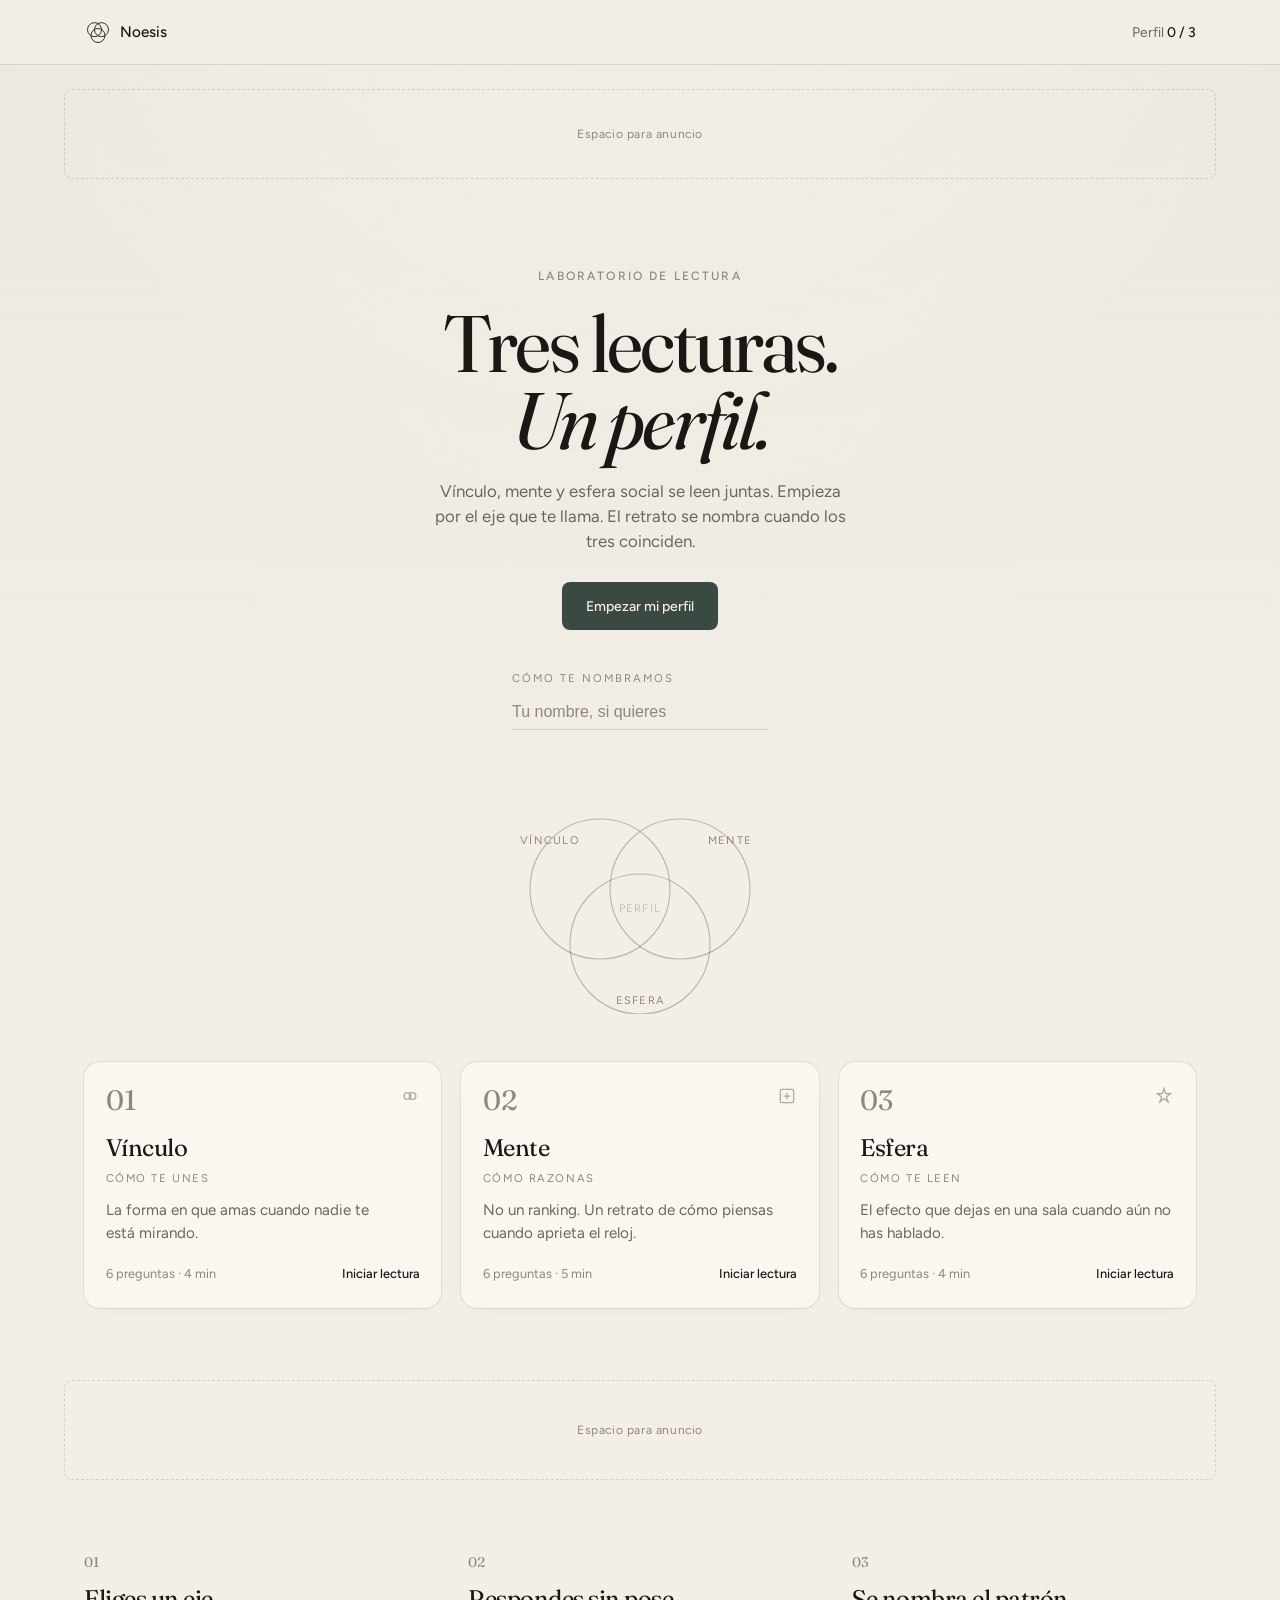
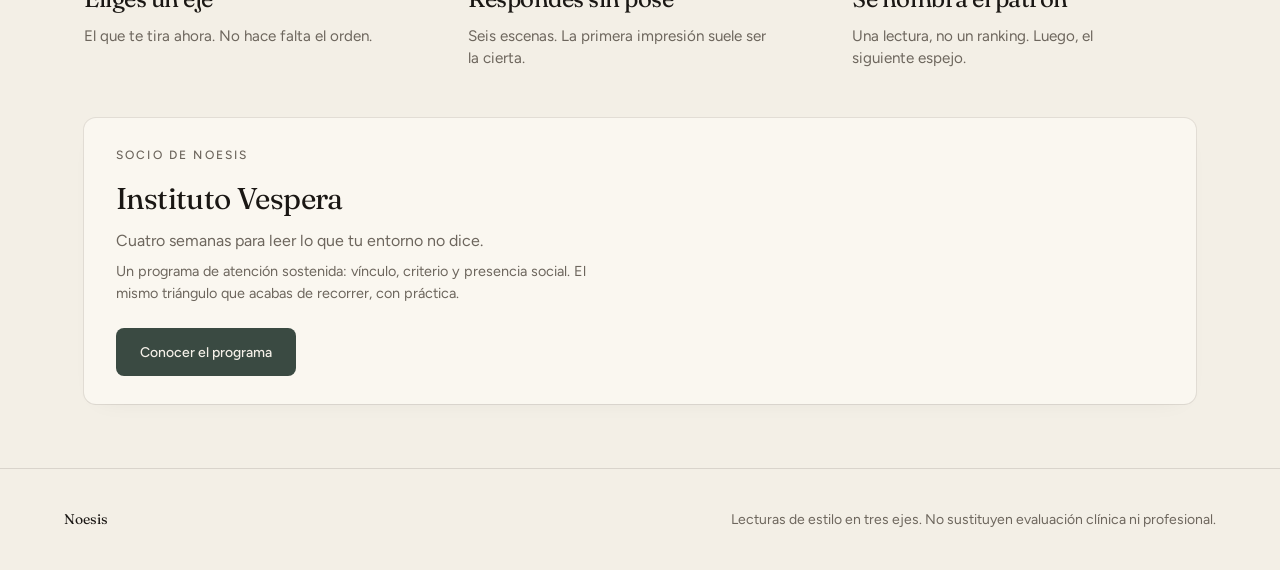
==== index.html @ 3e8636d0 "Primera versión Noesis HTML estático" ====
<!DOCTYPE html>
<html lang="es">
<head>
  <meta charset="utf-8" />
  <meta name="viewport" content="width=device-width, initial-scale=1" />
  <title>Noesis — Tres lecturas. Un perfil.</title>
  <meta name="description" content="Tres lecturas. Un perfil. Vínculo, mente y esfera social — laboratorio de lectura Noesis." />
  <meta name="theme-color" content="#f3efe6" />
  <link rel="preconnect" href="https://fonts.googleapis.com" />
  <link rel="preconnect" href="https://fonts.gstatic.com" crossorigin />
  <link href="https://fonts.googleapis.com/css2?family=Figtree:wght@400;500;600&family=Fraunces:opsz,wght@9..144,400;9..144,500;9..144,600&display=swap" rel="stylesheet" />
  <link rel="stylesheet" href="css/style.css" />
  <!--
    ========== GOOGLE ADSENSE ==========
    1. Crea tu cuenta en https://www.google.com/adsense
    2. Añade tu sitio y obtén el código de anuncio.
    3. Pega el script global aquí (en el <head>):

    <script async src="https://pagead2.googlesyndication.com/pagead/js/adsbygoogle.js?client=ca-pub-XXXXXXXX"
         crossorigin="anonymous"></script>

    4. En cada .ad-slot de abajo, pega el <ins class="adsbygoogle"> correspondiente
       y quita data-placeholder="true".
    =====================================
  -->
</head>
<body>
  <a href="#contenido" class="sr-only">Saltar al contenido</a>

  <header class="site-header">
    <div class="inner">
      <a href="index.html" class="logo" aria-label="Noesis, inicio">
        <svg viewBox="0 0 48 48" width="28" height="28" aria-hidden="true">
          <circle cx="18" cy="20" r="12" fill="none" stroke="currentColor" stroke-width="1.5"/>
          <circle cx="30" cy="20" r="12" fill="none" stroke="currentColor" stroke-width="1.5"/>
          <circle cx="24" cy="30" r="12" fill="none" stroke="currentColor" stroke-width="1.5"/>
        </svg>
        Noesis
      </a>
      <a href="perfil.html" class="perfil-link">Perfil <strong data-perfil-count>0 / 3</strong></a>
    </div>
  </header>

  <main id="contenido">
    <!-- AD SLOT: banner superior (opcional) -->
    <div class="ad-slot ad-banner" data-placeholder="true" aria-hidden="true">
      <!-- Pega aquí tu unidad AdSense (ej. horizontal 728x90 o responsive) -->
      Espacio para anuncio
    </div>

    <section class="hero">
      <p class="kicker">Laboratorio de lectura</p>
      <h1>Tres lecturas.<em>Un perfil.</em></h1>
      <p class="lead">
        Vínculo, mente y esfera social se leen juntas. Empieza por el eje que te llama.
        El retrato se nombra cuando los tres coinciden.
      </p>
      <div class="actions">
        <a href="test.html?slug=vinculo" class="btn btn-primary">Empezar mi perfil</a>
      </div>
      <div class="name-field">
        <label for="nombre">Cómo te nombramos</label>
        <input type="text" id="nombre" placeholder="Tu nombre, si quieres" autocomplete="name" />
      </div>
    </section>

    <div class="venn-wrap" aria-hidden="true">
      <svg class="venn" viewBox="0 0 320 220" xmlns="http://www.w3.org/2000/svg">
        <circle cx="120" cy="95" r="70" fill="none" stroke="#1a1714" stroke-opacity="0.25" stroke-width="1.2"/>
        <circle cx="200" cy="95" r="70" fill="none" stroke="#1a1714" stroke-opacity="0.25" stroke-width="1.2"/>
        <circle cx="160" cy="150" r="70" fill="none" stroke="#1a1714" stroke-opacity="0.25" stroke-width="1.2"/>
        <text x="70" y="50" text-anchor="middle">Vínculo</text>
        <text x="250" y="50" text-anchor="middle">Mente</text>
        <text x="160" y="210" text-anchor="middle">Esfera</text>
        <text x="160" y="118" text-anchor="middle" font-size="10" letter-spacing="0.2em" fill="#1a1714" fill-opacity="0.45">Perfil</text>
      </svg>
    </div>

    <section class="axes" aria-label="Las tres lecturas">
      <article class="axis-card">
        <div class="top">
          <span class="num">01</span>
          <span class="icon" aria-hidden="true">
            <svg width="20" height="20" viewBox="0 0 24 24" fill="none" stroke="currentColor" stroke-width="1.5"><circle cx="9" cy="12" r="4"/><circle cx="15" cy="12" r="4"/></svg>
          </span>
        </div>
        <h3>Vínculo</h3>
        <p class="axis-label">Cómo te unes</p>
        <p class="desc">La forma en que amas cuando nadie te está mirando.</p>
        <div class="meta">
          <span>6 preguntas · 4 min</span>
          <a href="test.html?slug=vinculo">Iniciar lectura</a>
        </div>
      </article>
      <article class="axis-card">
        <div class="top">
          <span class="num">02</span>
          <span class="icon" aria-hidden="true">
            <svg width="20" height="20" viewBox="0 0 24 24" fill="none" stroke="currentColor" stroke-width="1.5"><rect x="4" y="4" width="16" height="16" rx="2"/><path d="M8 12h8M12 8v8"/></svg>
          </span>
        </div>
        <h3>Mente</h3>
        <p class="axis-label">Cómo razonas</p>
        <p class="desc">No un ranking. Un retrato de cómo piensas cuando aprieta el reloj.</p>
        <div class="meta">
          <span>6 preguntas · 5 min</span>
          <a href="test.html?slug=mente">Iniciar lectura</a>
        </div>
      </article>
      <article class="axis-card">
        <div class="top">
          <span class="num">03</span>
          <span class="icon" aria-hidden="true">
            <svg width="20" height="20" viewBox="0 0 24 24" fill="none" stroke="currentColor" stroke-width="1.5"><path d="M12 3l2 6h6l-5 4 2 6-5-4-5 4 2-6-5-4h6z"/></svg>
          </span>
        </div>
        <h3>Esfera</h3>
        <p class="axis-label">Cómo te leen</p>
        <p class="desc">El efecto que dejas en una sala cuando aún no has hablado.</p>
        <div class="meta">
          <span>6 preguntas · 4 min</span>
          <a href="test.html?slug=esfera">Iniciar lectura</a>
        </div>
      </article>
    </section>

    <!-- AD SLOT: entre secciones -->
    <div class="ad-slot ad-infeed" data-placeholder="true" aria-hidden="true">
      Espacio para anuncio
    </div>

    <section class="steps" aria-label="Cómo funciona">
      <div class="step">
        <p class="num">01</p>
        <h3>Eliges un eje</h3>
        <p>El que te tira ahora. No hace falta el orden.</p>
      </div>
      <div class="step">
        <p class="num">02</p>
        <h3>Respondes sin pose</h3>
        <p>Seis escenas. La primera impresión suele ser la cierta.</p>
      </div>
      <div class="step">
        <p class="num">03</p>
        <h3>Se nombra el patrón</h3>
        <p>Una lectura, no un ranking. Luego, el siguiente espejo.</p>
      </div>
    </section>

    <section class="partner">
      <div class="inner">
        <p class="kicker">Socio de Noesis</p>
        <h2>Instituto Vespera</h2>
        <p>Cuatro semanas para leer lo que tu entorno no dice.</p>
        <p class="mt-2" style="font-size:0.9rem">Un programa de atención sostenida: vínculo, criterio y presencia social. El mismo triángulo que acabas de recorrer, con práctica.</p>
        <a href="vespera.html" class="btn btn-primary">Conocer el programa</a>
      </div>
    </section>
  </main>

  <footer class="site-footer">
    <div class="inner">
      <p class="brand">Noesis</p>
      <p>Lecturas de estilo en tres ejes. No sustituyen evaluación clínica ni profesional.</p>
    </div>
  </footer>

  <script src="js/app.js"></script>
  <script>
    document.addEventListener("DOMContentLoaded", function () {
      var input = document.getElementById("nombre");
      if (input) {
        input.value = NoesisStore.getName();
        input.addEventListener("change", function () {
          NoesisStore.setName(input.value);
        });
        input.addEventListener("blur", function () {
          NoesisStore.setName(input.value);
        });
      }
    });
  </script>
</body>
</html>
---- css/style.css ----
/* Noesis — static rebuild for AdSense-friendly structure */
:root {
  --color-background: #f3efe6;
  --color-foreground: #1a1714;
  --color-card: #faf7f0;
  --color-primary: #3a4a42;
  --color-primary-foreground: #f4f0e8;
  --color-muted: #6d665d;
  --color-muted-foreground: #6d665d;
  --color-subtle: #8f877c;
  --color-border: #1a17141f;
  --color-ring: #3a4a42;
  --font-sans: "Figtree", "Segoe UI", system-ui, sans-serif;
  --font-display: "Fraunces", "Iowan Old Style", "Palatino Linotype", Georgia, serif;
  --shadow-border: 0 0 0 1px #1a171414, 0 1px 2px -1px #1a171410, 0 8px 24px -16px #1a171418;
  --max: 72rem;
}

*, *::before, *::after { box-sizing: border-box; margin: 0; padding: 0; }

html { scroll-behavior: smooth; }

body {
  font-family: var(--font-sans);
  background-color: var(--color-background);
  background-image:
    linear-gradient(#1a171408, transparent 42%),
    radial-gradient(80% 50% at 50% -10%, #fff8, transparent 70%);
  color: var(--color-foreground);
  line-height: 1.5;
  min-height: 100dvh;
  -webkit-font-smoothing: antialiased;
}

a { color: inherit; text-decoration: none; }
button { font: inherit; cursor: pointer; border: none; background: none; color: inherit; }
img, svg { display: block; max-width: 100%; }
.sr-only {
  position: absolute; width: 1px; height: 1px; padding: 0; margin: -1px;
  overflow: hidden; clip: rect(0,0,0,0); white-space: nowrap; border: 0;
}

/* —— Layout —— */
.wrap {
  width: 100%;
  max-width: var(--max);
  margin-inline: auto;
  padding-inline: 1.25rem;
}

/* —— Header —— */
.site-header {
  position: sticky;
  top: 0;
  z-index: 20;
  border-bottom: 1px solid var(--color-border);
  background: color-mix(in srgb, var(--color-background) 80%, transparent);
  backdrop-filter: blur(8px);
}
.site-header .inner {
  display: flex;
  align-items: center;
  justify-content: space-between;
  height: 4rem;
  max-width: var(--max);
  margin-inline: auto;
  padding-inline: 1.25rem;
}
.logo {
  display: inline-flex;
  align-items: center;
  gap: 0.5rem;
  font-weight: 500;
  font-size: 0.95rem;
}
.logo svg { width: 1.75rem; height: 1.75rem; }
.perfil-link {
  font-size: 0.875rem;
  color: var(--color-muted);
}
.perfil-link strong { color: var(--color-foreground); font-weight: 500; }

/* —— Typography —— */
.font-display { font-family: var(--font-display); }
.kicker {
  font-size: 0.75rem;
  font-weight: 500;
  letter-spacing: 0.18em;
  text-transform: uppercase;
  color: var(--color-subtle);
}
.muted { color: var(--color-muted-foreground); }
.subtle { color: var(--color-subtle); }

/* —— Buttons —— */
.btn {
  display: inline-flex;
  align-items: center;
  justify-content: center;
  gap: 0.5rem;
  font-weight: 500;
  font-size: 0.875rem;
  height: 3rem;
  min-height: 3rem;
  padding-inline: 1.5rem;
  border-radius: 0.5rem;
  transition: opacity 0.15s, transform 0.15s, background-color 0.15s;
}
.btn:active:not(:disabled) { transform: scale(0.96); }
.btn:disabled { opacity: 0.4; pointer-events: none; }
.btn-primary {
  background: var(--color-primary);
  color: var(--color-primary-foreground);
}
.btn-primary:hover { opacity: 0.9; }
.btn-ghost {
  color: var(--color-muted);
  padding-inline: 1rem;
}
.btn-ghost:hover { color: var(--color-foreground); }
.btn-outline {
  border: 1px solid var(--color-border);
  background: var(--color-card);
}
.btn-outline:hover { box-shadow: var(--shadow-border); }

/* —— Cards —— */
.card {
  background: var(--color-card);
  border-radius: 0.75rem;
  box-shadow: var(--shadow-border);
  padding: 1.5rem;
}
.card-link {
  display: block;
  transition: box-shadow 0.15s, transform 0.15s;
}
.card-link:hover {
  box-shadow: 0 0 0 1px #1a171422, 0 10px 28px -18px #1a171428;
}

/* —— Ad slots (easy AdSense) —— */
.ad-slot {
  display: flex;
  align-items: center;
  justify-content: center;
  min-height: 90px;
  margin: 1.5rem auto;
  max-width: var(--max);
  padding-inline: 1.25rem;
  background: transparent;
}
.ad-slot.ad-banner { min-height: 90px; }
.ad-slot.ad-rectangle { min-height: 250px; max-width: 300px; }
.ad-slot.ad-infeed { min-height: 100px; }
/* Placeholder visual only in dev — remove when live */
.ad-slot[data-placeholder="true"] {
  border: 1px dashed #1a171422;
  border-radius: 0.5rem;
  color: var(--color-subtle);
  font-size: 0.75rem;
  letter-spacing: 0.05em;
}

/* —— Home hero —— */
.hero {
  text-align: center;
  padding: 4rem 1.25rem 2rem;
  max-width: 40rem;
  margin-inline: auto;
}
.hero .kicker { margin-bottom: 1.25rem; }
.hero h1 {
  font-family: var(--font-display);
  font-size: clamp(2.75rem, 1.4rem + 6vw, 5rem);
  font-weight: 400;
  line-height: 0.96;
  letter-spacing: -0.035em;
  margin-bottom: 1.25rem;
}
.hero h1 em {
  font-style: italic;
  display: block;
}
.hero .lead {
  color: var(--color-muted);
  font-size: 1.05rem;
  max-width: 28rem;
  margin: 0 auto 1.75rem;
  text-wrap: pretty;
}
.hero .actions { margin-bottom: 2.5rem; }
.name-field {
  margin-top: 2rem;
  max-width: 16rem;
  margin-inline: auto;
  text-align: left;
}
.name-field label {
  display: block;
  font-size: 0.7rem;
  letter-spacing: 0.18em;
  text-transform: uppercase;
  color: var(--color-subtle);
  margin-bottom: 0.5rem;
}
.name-field input {
  width: 100%;
  border: none;
  border-bottom: 1px solid var(--color-border);
  background: transparent;
  padding: 0.5rem 0;
  font-size: 1rem;
  color: var(--color-foreground);
  outline: none;
}
.name-field input:focus { border-bottom-color: var(--color-primary); }
.name-field input::placeholder { color: var(--color-subtle); }

/* —— Venn —— */
.venn-wrap {
  display: flex;
  justify-content: center;
  padding: 2rem 1rem 3rem;
}
.venn {
  width: min(320px, 90vw);
  height: auto;
}
.venn text {
  font-family: var(--font-sans);
  font-size: 11px;
  letter-spacing: 0.12em;
  fill: var(--color-subtle);
  text-transform: uppercase;
}

/* —— Axis cards —— */
.axes {
  display: grid;
  gap: 1.25rem;
  padding: 0 1.25rem 3rem;
  max-width: var(--max);
  margin-inline: auto;
}
@media (min-width: 768px) {
  .axes { grid-template-columns: repeat(3, 1fr); }
}
.axis-card {
  background: var(--color-card);
  border-radius: 1rem;
  box-shadow: var(--shadow-border);
  padding: 1.5rem 1.35rem;
  display: flex;
  flex-direction: column;
  min-height: 100%;
}
.axis-card .top {
  display: flex;
  justify-content: space-between;
  align-items: flex-start;
  margin-bottom: 1rem;
}
.axis-card .num {
  font-family: var(--font-display);
  font-size: 1.75rem;
  color: var(--color-subtle);
  line-height: 1;
}
.axis-card .icon { color: var(--color-subtle); opacity: 0.7; }
.axis-card h3 {
  font-family: var(--font-display);
  font-size: 1.5rem;
  font-weight: 400;
  letter-spacing: -0.02em;
  margin-bottom: 0.25rem;
}
.axis-card .axis-label {
  font-size: 0.7rem;
  letter-spacing: 0.14em;
  text-transform: uppercase;
  color: var(--color-subtle);
  margin-bottom: 0.75rem;
}
.axis-card .desc {
  color: var(--color-muted);
  font-size: 0.95rem;
  flex: 1;
  text-wrap: pretty;
  margin-bottom: 1.25rem;
}
.axis-card .meta {
  display: flex;
  justify-content: space-between;
  align-items: center;
  font-size: 0.8rem;
  color: var(--color-subtle);
}
.axis-card .meta a {
  color: var(--color-foreground);
  font-weight: 500;
}
.axis-card .meta a:hover { opacity: 0.8; }

/* —— Steps —— */
.steps {
  display: grid;
  gap: 2rem;
  padding: 3rem 1.25rem;
  max-width: var(--max);
  margin-inline: auto;
}
@media (min-width: 768px) {
  .steps { grid-template-columns: repeat(3, 1fr); gap: 2.5rem; }
}
.step .num {
  font-family: var(--font-display);
  font-size: 0.875rem;
  color: var(--color-subtle);
}
.step h3 {
  font-family: var(--font-display);
  font-size: 1.5rem;
  font-weight: 400;
  letter-spacing: -0.02em;
  margin: 0.5rem 0;
}
.step p { color: var(--color-muted); font-size: 0.95rem; text-wrap: pretty; }

/* —— Partner —— */
.partner {
  max-width: var(--max);
  margin: 0 auto 4rem;
  padding-inline: 1.25rem;
}
.partner .inner {
  background: var(--color-card);
  border-radius: 0.75rem;
  box-shadow: var(--shadow-border);
  padding: 1.75rem 2rem;
}
.partner h2 {
  font-family: var(--font-display);
  font-size: clamp(1.5rem, 1.2rem + 1.5vw, 1.875rem);
  font-weight: 400;
  letter-spacing: -0.02em;
  margin: 0.75rem 0 0.5rem;
}
.partner p { color: var(--color-muted); max-width: 32rem; text-wrap: pretty; }
.partner .btn { margin-top: 1.5rem; }

/* —— Footer —— */
.site-footer {
  border-top: 1px solid var(--color-border);
  padding: 2.5rem 1.25rem;
}
.site-footer .inner {
  max-width: var(--max);
  margin-inline: auto;
  display: flex;
  flex-direction: column;
  gap: 0.75rem;
  font-size: 0.875rem;
  color: var(--color-muted);
}
@media (min-width: 640px) {
  .site-footer .inner {
    flex-direction: row;
    align-items: center;
    justify-content: space-between;
  }
}
.site-footer .brand {
  font-family: var(--font-display);
  color: var(--color-foreground);
}

/* —— Test intro / quiz —— */
.test-page {
  max-width: 36rem;
  margin: 0 auto;
  padding: 3rem 1.25rem 4rem;
}
.progress-bar {
  height: 2px;
  background: var(--color-border);
  border-radius: 1px;
  margin-bottom: 2.5rem;
  overflow: hidden;
}
.progress-bar span {
  display: block;
  height: 100%;
  background: var(--color-primary);
  transition: width 0.3s ease;
}
.test-meta {
  display: flex;
  align-items: center;
  gap: 0.5rem;
  font-size: 0.8rem;
  color: var(--color-subtle);
  letter-spacing: 0.06em;
  margin-bottom: 1rem;
}
.test-page h1 {
  font-family: var(--font-display);
  font-size: clamp(2.5rem, 2rem + 3vw, 3.5rem);
  font-weight: 400;
  letter-spacing: -0.03em;
  line-height: 1.05;
  margin-bottom: 1rem;
}
.test-page .intro {
  color: var(--color-muted);
  margin-bottom: 0.75rem;
  text-wrap: pretty;
}
.test-page .info {
  font-size: 0.875rem;
  color: var(--color-subtle);
  margin-bottom: 2rem;
}
.quiz-q {
  font-family: var(--font-display);
  font-size: clamp(1.5rem, 1.2rem + 2vw, 2rem);
  font-weight: 400;
  letter-spacing: -0.025em;
  line-height: 1.2;
  margin-bottom: 1.75rem;
}
.options { display: flex; flex-direction: column; gap: 0.75rem; }
.option {
  display: flex;
  align-items: flex-start;
  gap: 0.85rem;
  width: 100%;
  text-align: left;
  padding: 1rem 1.15rem;
  background: var(--color-card);
  border-radius: 0.75rem;
  box-shadow: var(--shadow-border);
  font-size: 0.95rem;
  transition: box-shadow 0.15s, background 0.15s;
}
.option:hover { box-shadow: 0 0 0 1px #1a171422, 0 8px 20px -14px #1a171420; }
.option.selected {
  background: color-mix(in srgb, var(--color-primary) 12%, var(--color-card));
  box-shadow: 0 0 0 1.5px var(--color-primary);
}
.option .letter {
  flex-shrink: 0;
  width: 1.35rem;
  font-weight: 500;
  color: var(--color-subtle);
}
.quiz-nav {
  display: flex;
  justify-content: space-between;
  align-items: center;
  margin-top: 2rem;
  gap: 1rem;
}

/* —— Result —— */
.result-page {
  max-width: 36rem;
  margin: 0 auto;
  padding: 3rem 1.25rem 4rem;
}
.result-page .trait-name {
  font-family: var(--font-display);
  font-size: clamp(2.25rem, 1.8rem + 2.5vw, 3.25rem);
  font-weight: 400;
  letter-spacing: -0.03em;
  line-height: 1.05;
  margin: 0.5rem 0 0.25rem;
}
.result-page .kicker-trait {
  font-size: 0.8rem;
  letter-spacing: 0.14em;
  text-transform: uppercase;
  color: var(--color-subtle);
}
.result-page .portrait {
  color: var(--color-muted);
  margin: 1.5rem 0;
  text-wrap: pretty;
  font-size: 1.05rem;
}
.result-page ul {
  list-style: none;
  margin: 1.5rem 0 2rem;
}
.result-page ul li {
  padding: 0.65rem 0;
  border-top: 1px solid var(--color-border);
  color: var(--color-muted);
  font-size: 0.95rem;
}
.result-actions {
  display: flex;
  flex-wrap: wrap;
  gap: 0.75rem;
  margin-top: 1.5rem;
}

/* —— Perfil —— */
.perfil-page {
  max-width: 40rem;
  margin: 0 auto;
  padding: 3rem 1.25rem 4rem;
}
.perfil-page h1 {
  font-family: var(--font-display);
  font-size: clamp(2rem, 1.5rem + 2vw, 2.75rem);
  font-weight: 400;
  letter-spacing: -0.03em;
  margin-bottom: 0.5rem;
}
.perfil-empty {
  color: var(--color-muted);
  margin: 2rem 0;
}
.perfil-grid {
  display: grid;
  gap: 1.25rem;
  margin: 2rem 0;
}
.perfil-slot {
  background: var(--color-card);
  border-radius: 0.75rem;
  box-shadow: var(--shadow-border);
  padding: 1.35rem 1.5rem;
}
.perfil-slot.done .trait {
  font-family: var(--font-display);
  font-size: 1.35rem;
  margin: 0.25rem 0;
}
.perfil-slot .pending {
  color: var(--color-subtle);
  font-size: 0.9rem;
}

/* —— Vespera —— */
.vespera-page {
  max-width: 36rem;
  margin: 0 auto;
  padding: 3rem 1.25rem 4rem;
}
.vespera-page h1 {
  font-family: var(--font-display);
  font-size: clamp(2.5rem, 2rem + 3vw, 3.5rem);
  font-weight: 400;
  letter-spacing: -0.03em;
  line-height: 1.05;
  margin: 0.75rem 0 1rem;
}
.vespera-weeks {
  margin: 2.5rem 0;
}
.vespera-weeks article {
  padding: 1.25rem 0;
  border-top: 1px solid var(--color-border);
}
.vespera-weeks .num {
  font-family: var(--font-display);
  font-size: 0.875rem;
  color: var(--color-subtle);
}
.vespera-weeks h3 {
  font-family: var(--font-display);
  font-size: 1.35rem;
  font-weight: 400;
  margin: 0.35rem 0;
}
.vespera-weeks p { color: var(--color-muted); font-size: 0.95rem; }

/* —— Utility —— */
.hidden { display: none !important; }
.text-center { text-align: center; }
.mt-2 { margin-top: 0.5rem; }
.mt-4 { margin-top: 1rem; }
.mb-2 { margin-bottom: 0.5rem; }
.mb-4 { margin-bottom: 1rem; }
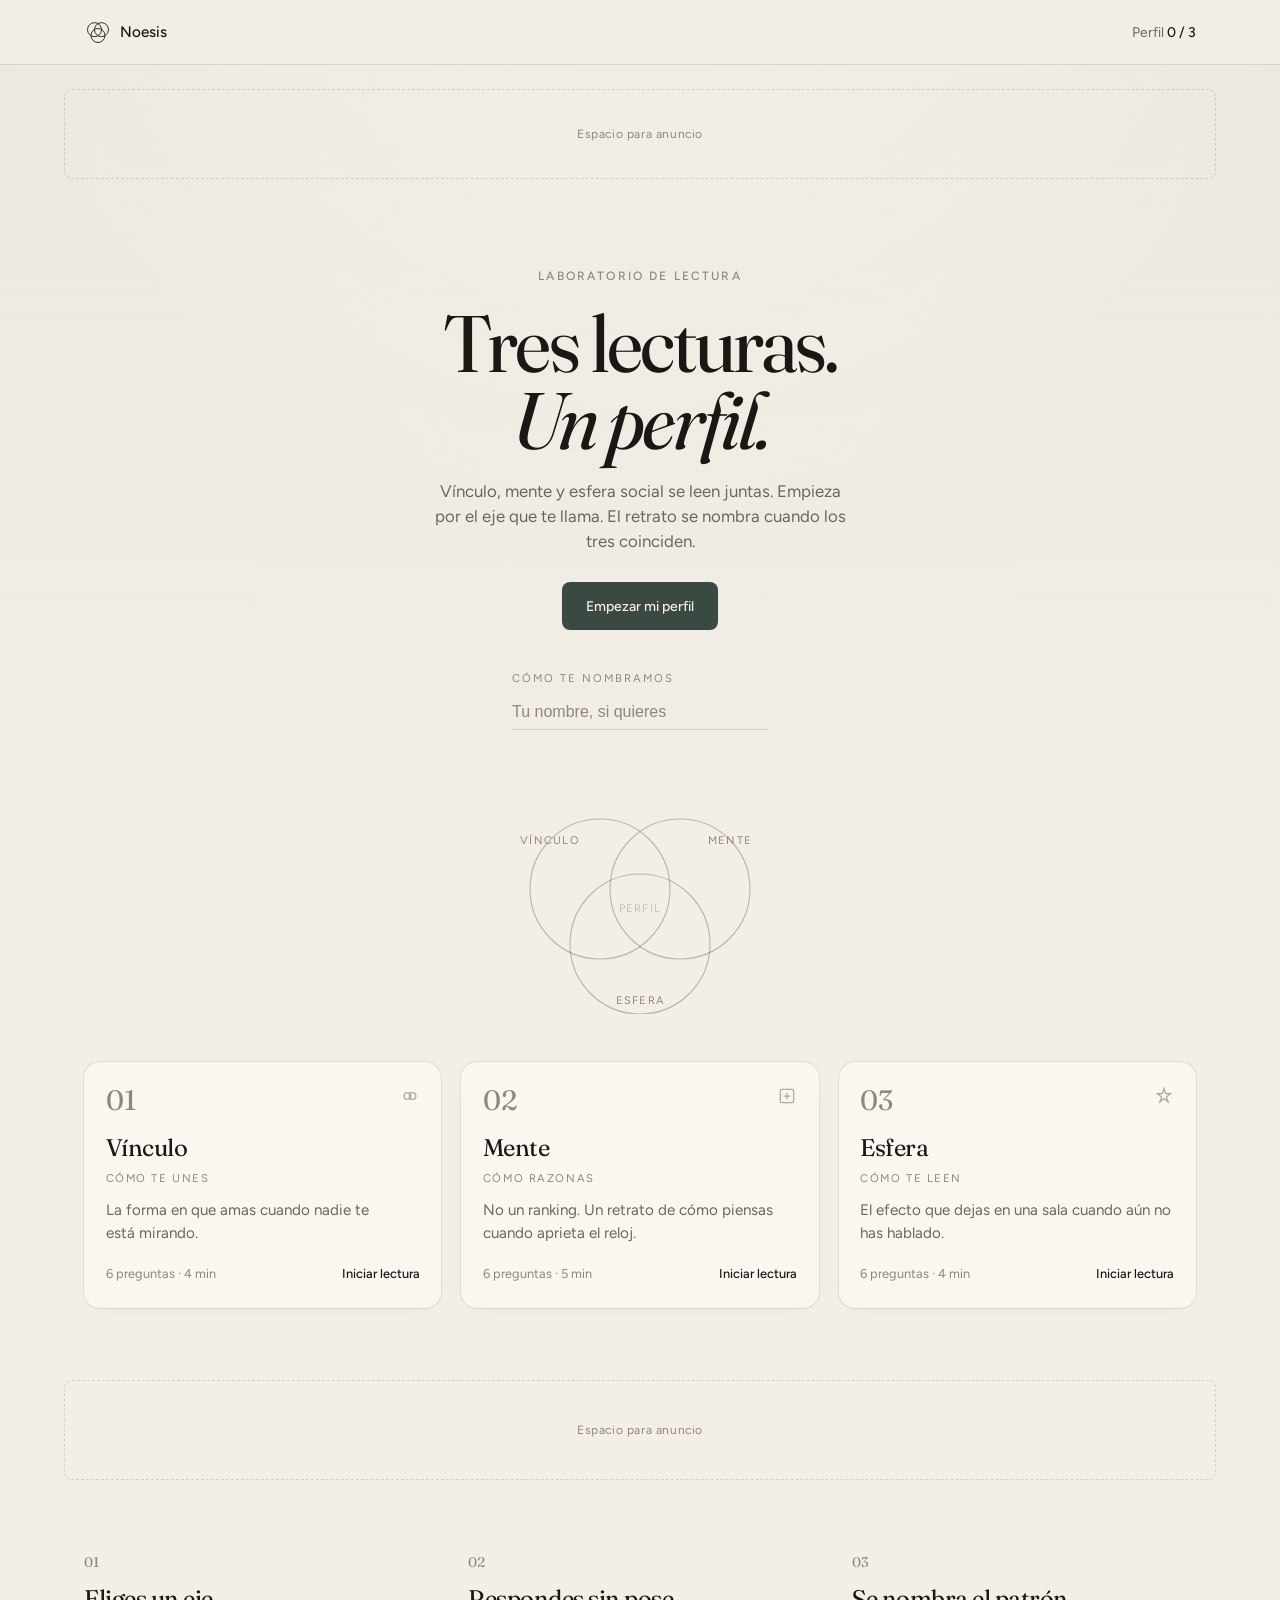
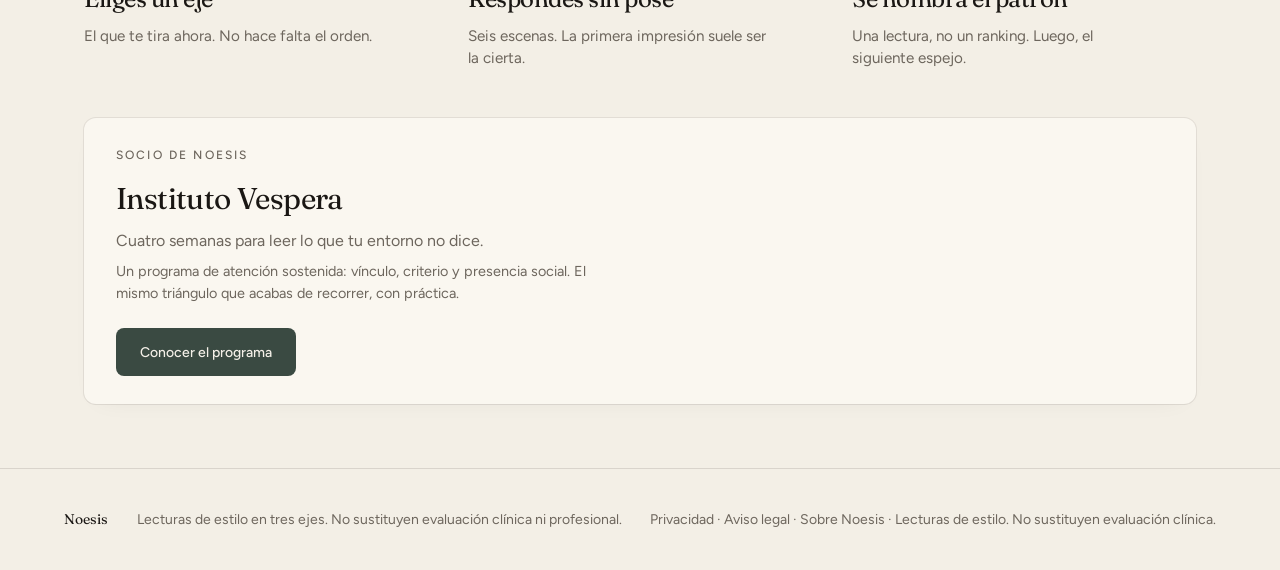
==== commit 6eed9fff: "Añadir privacidad, aviso legal, sobre y ads.txt para AdSense" ====
--- a/index.html
+++ b/index.html
@@ -10,6 +10,7 @@
   <link rel="preconnect" href="https://fonts.gstatic.com" crossorigin />
   <link href="https://fonts.googleapis.com/css2?family=Figtree:wght@400;500;600&family=Fraunces:opsz,wght@9..144,400;9..144,500;9..144,600&display=swap" rel="stylesheet" />
   <link rel="stylesheet" href="css/style.css" />
+  <meta name="google-adsense-account" content="ca-pub-6310235398565319">
   <!--
     ========== GOOGLE ADSENSE ==========
     1. Crea tu cuenta en https://www.google.com/adsense
@@ -162,8 +163,14 @@
     <div class="inner">
       <p class="brand">Noesis</p>
       <p>Lecturas de estilo en tres ejes. No sustituyen evaluación clínica ni profesional.</p>
-    </div>
-  </footer>
+     <p>
+      <a href="privacidad.html">Privacidad</a>
+      · <a href="aviso-legal.html">Aviso legal</a>
+      · <a href="sobre.html">Sobre Noesis</a>
+      · Lecturas de estilo. No sustituyen evaluación clínica.
+    </p>
+  </div>
+</footer>
 
   <script src="js/app.js"></script>
   <script>
